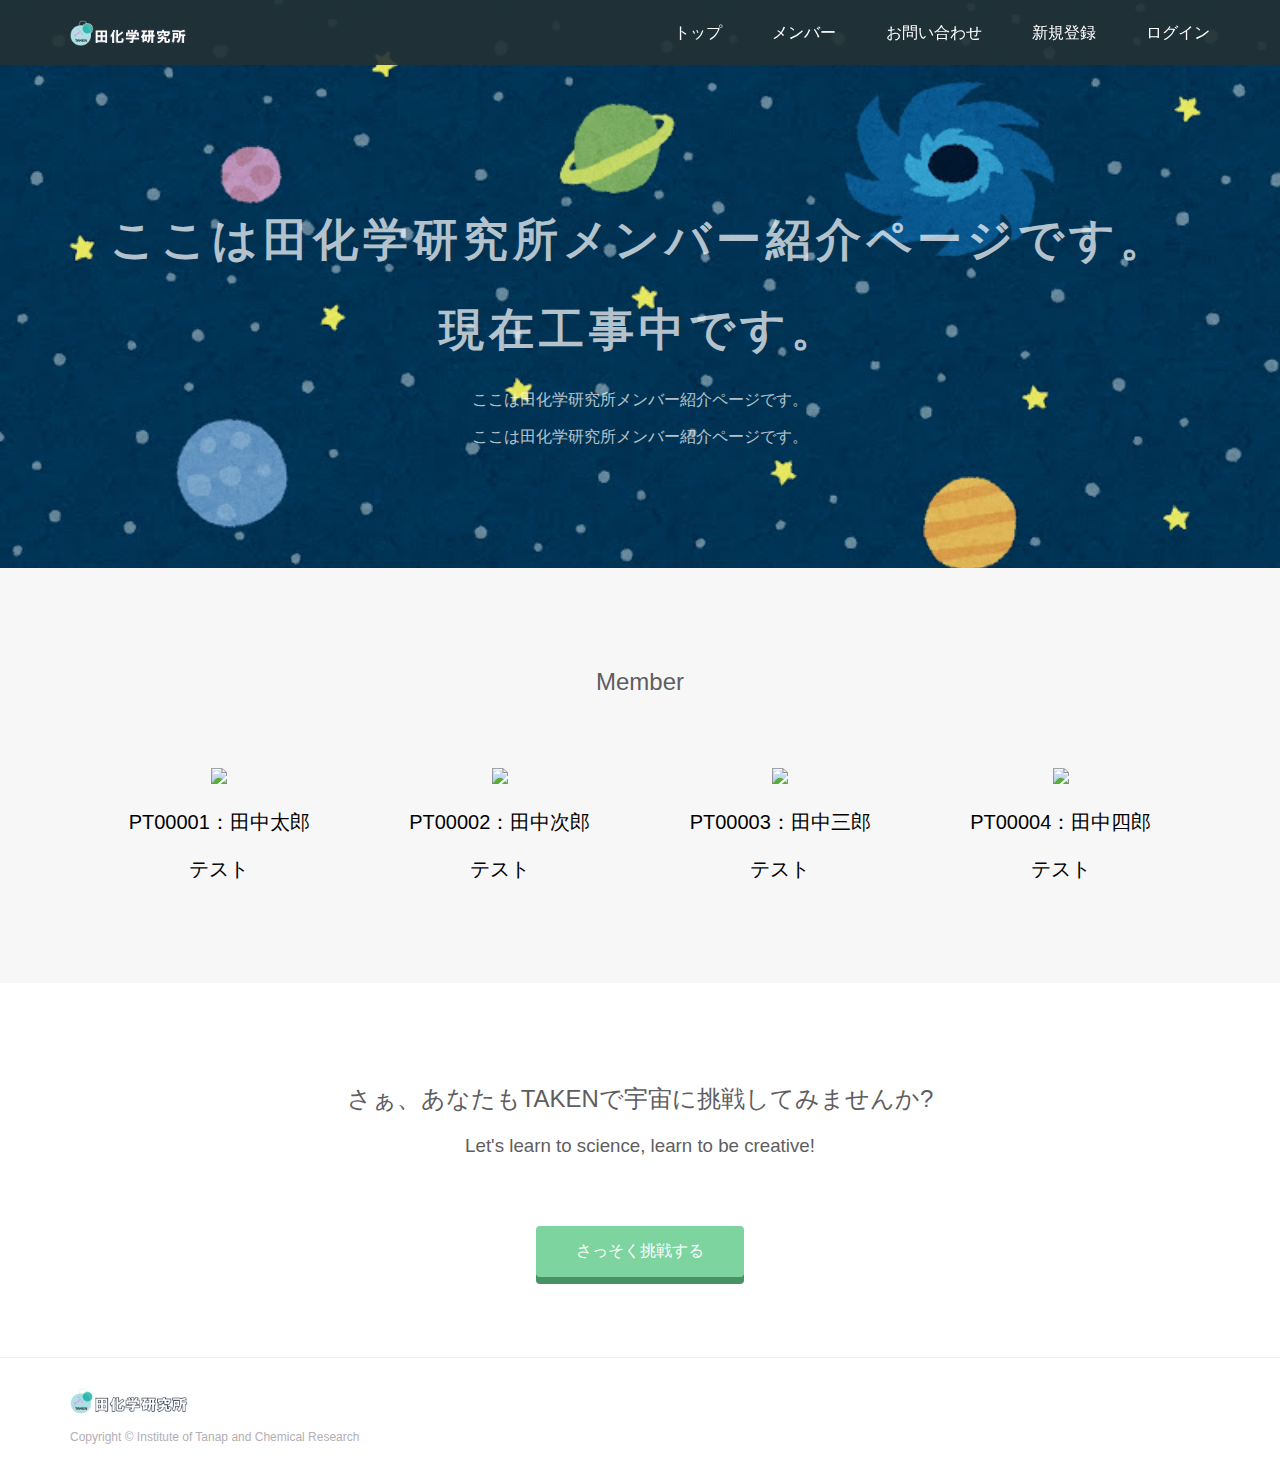
==== member.html @ 90a6fcf5 "Add files via upload" ====
<!DOCTYPE html>
<html>
  <head>
    <meta charset="utf-8">
    <meta name="viewport" content="width=device-width, initial-scale=1.0">
    <title>Taken</title>
    <link rel="stylesheet" href="https://maxcdn.bootstrapcdn.com/font-awesome/4.5.0/css/font-awesome.min.css">
    <link rel="stylesheet" href="stylesheet.css">
    <link rel="stylesheet" href="responsive.css">

  </head>
  <body>
    <header>
      <div class="container">
        <div class="header-left">
          <img class="logo" src="img/main_logo.png">
        </div>
        <!-- ここにメニューアイコンを追加してください -->
        <span class="fa fa-bars menu-icon"></span>

        <div class="header-right">
          <a href="index.html">トップ</a>
          <a href="member.html">メンバー</a>
          <a href="question.html">お問い合わせ</a>
          <a href="enroll.html">新規登録</a>
          <a href="#" class="login">ログイン</a>
        </div>
      </div>
    </header>
    <div class="top-wrapper">
      <div class="container">
        <h1>ここは田化学研究所メンバー紹介ページです。</h1>
        <h1>現在工事中です。</h1>
        <p>ここは田化学研究所メンバー紹介ページです。</p>
        <p>ここは田化学研究所メンバー紹介ページです。</p>
        <div class="btn-wrapper">
        </div>
      </div>
    </div>
    <div class="lesson-wrapper">
      <div class="container">
        <div class="heading">
          <h2>Member</h2>
        </div>
        <div class="lessons">
          <div class="lesson">
            <div class="lesson-icon">
              <img src="img/person.png">
              <p></p>
            </div>
            <p class="txt-contents">PT00001：田中太郎</p>
            <p class="txt-contents">テスト</p>
          </div>
          <div class="lesson">
            <div class="lesson-icon">
              <img src="img/person.png">
              <p></p>
            </div>
            <p class="txt-contents">PT00002：田中次郎</p>
            <p class="txt-contents">テスト</p>
          </div>
          <div class="lesson">
            <div class="lesson-icon">
              <img src="img/person.png">
              <p></p>
            </div>
            <p class="txt-contents">PT00003：田中三郎</p>
            <p class="txt-contents">テスト</p>
          </div>
          <div class="lesson">
            <div class="lesson-icon">
              <img src="img/person.png">
              <p></p>
            </div>
            <p class="txt-contents">PT00004：田中四郎</p>
            <p class="txt-contents">テスト</p>
          </div>
          <div class="clear"></div>
        </div>
      </div>
    </div>
    <div class="message-wrapper">
      <div class="container">
        <div class="heading">
          <h2>さぁ、あなたもTAKENで宇宙に挑戦してみませんか?</h2>
          <h3>Let's learn to science, learn to be creative!</h3>
        </div>
        <span class="btn message">さっそく挑戦する</span>
      </div>
    </div>
    <footer>
      <div class="container">
        <img src="img/main_logo.png">
        <p>Copyright &#169; Institute of Tanap and Chemical Research</p>
      </div>
    </footer>
  </body>
</html>
---- stylesheet.css ----
* {
  box-sizing: border-box;
}

body {
  margin: 0;
  font-family: "Hiragino Kaku Gothic ProN", sans-serif;
}

a {
  text-decoration: none;
}

.clear {
  clear: left;
}

.container {
  max-width: 1170px;
  width: 100%;
  padding: 0 15px;
  margin: 0 auto;
}

.top-wrapper {
  padding: 180px 0 100px 0;
  background-image: url(img/bg_uchu_space.jpg);
  background-size: cover;
  color: white;
  text-align: center;
}

.top-wrapper h1 {
  opacity: 0.7;
  font-size: 45px;
  letter-spacing: 5px;
}

.top-wrapper p {
  opacity: 0.7;
}

.btn-wrapper {
  text-align: center;
  margin: 20px 0;
}

.btn-wrapper p {
  margin: 10px 0;
}

.signup {
  background-color: #239b76;
}

.facebook {
  background-color: #3b5998;
  margin-right: 10px;
}

.twitter {
  background-color: #55acee;
}

.btn {
  padding: 8px 24px;
  color: white;
  display: inline-block;
  opacity: 0.8;
  border-radius: 4px;
  text-align: center;
}

.btn:hover {
  opacity: 1;
}

.fa {
  margin-right: 5px;
}

header {
  height: 65px;
  width: 100%;
  background-color: rgba(34, 49, 52, 0.9);
  position :fixed;
  top: 0;
  z-index: 10;
}

.logo {
  width: 124px;
  margin-top: 20px;
}

.header-left {
  float: left;
}

.header-right {
  float: right;
  margin-right: -25px;
}

.header-right a {
  line-height: 65px;
  padding: 0 25px;
  color: white;
  display: block;
  float: left;
  transition: all 0.5s;
}

.header-right a:hover {
  background-color: rgba(255, 255, 255, 0.3);
}

/* menu-iconのCSSを貼り付けてください */
.menu-icon {
  color: white;
  float: right;
  font-size: 25px;
  padding: 21px 0;
  /* displayをnoneに指定してください */
  display: none;
}

.lesson-wrapper {
  padding-bottom: 80px;
  padding-left: 5%;
  padding-right: 5%;
  background-color: #f7f7f7;
  text-align: center;
}

.heading {
  padding-top: 80px;
  padding-bottom: 50px;
  color: #5f5d60;
}

.heading h2 {
  font-weight: normal;
}

.lesson {
  float: left;
  width: 25%;
  font-size: 20px;
}

.lesson-icon {
  position: relative;
}

.lesson-icon p {
  position: absolute;
  top: 44%;
  width: 100%;
  color: white;
}

.text-contents {
  width: 80%;
  display: inline-block;
  margin-top: 15px;
  font-size: 13px;
  color: #b3aeb5;
}

.heading h3 {
  font-weight: normal;
}

.message-wrapper {
  border-bottom: 1px solid #eee;
  padding-bottom: 80px;
  text-align: center;
}

.message {
  padding: 15px 40px;
  background-color: #5dca88;
  cursor: pointer;
  box-shadow: 0 7px #1a7940;
}

.message:active {
  position: relative;
  top: 7px;
  box-shadow: none;
}

footer img {
  width: 125px;
}

footer p {
  color: #b3aeb5;
  font-size: 12px;
}

footer {
  padding-top: 30px;
  padding-bottom: 20px;
}
---- responsive.css ----
/* タブレット向けレイアウト */
@media all and (max-width: 1000px) {
  .lesson {
    width: 50%;
    margin-bottom: 50px;
  }

  footer {
    text-align: center;
  }

  .top-wrapper h1 {
    font-size: 32px;
  }

  .heading h2 {
    font-size: 20px;
  }
}

/* スマホ向けレイアウト */
@media all and (max-width: 670px) {
  .lesson {
    width: 100%;
  }

  .btn {
    width: 100%;
  }

  .facebook {
    margin-bottom: 10px;
  }

  .top-wrapper {
    text-align: left;
  }

  /* header-rightクラスのdisplayをnoneに指定してください */
  .header-right {
    display: none;
  }

  /* menu-iconクラスのdisplayをblockに指定してください  */
  .menu-icon {
    display: block;
  }

  .top-wrapper h1 {
    font-size: 24px;
  }

  .top-wrapper p {
    font-size: 14px;
  }
}
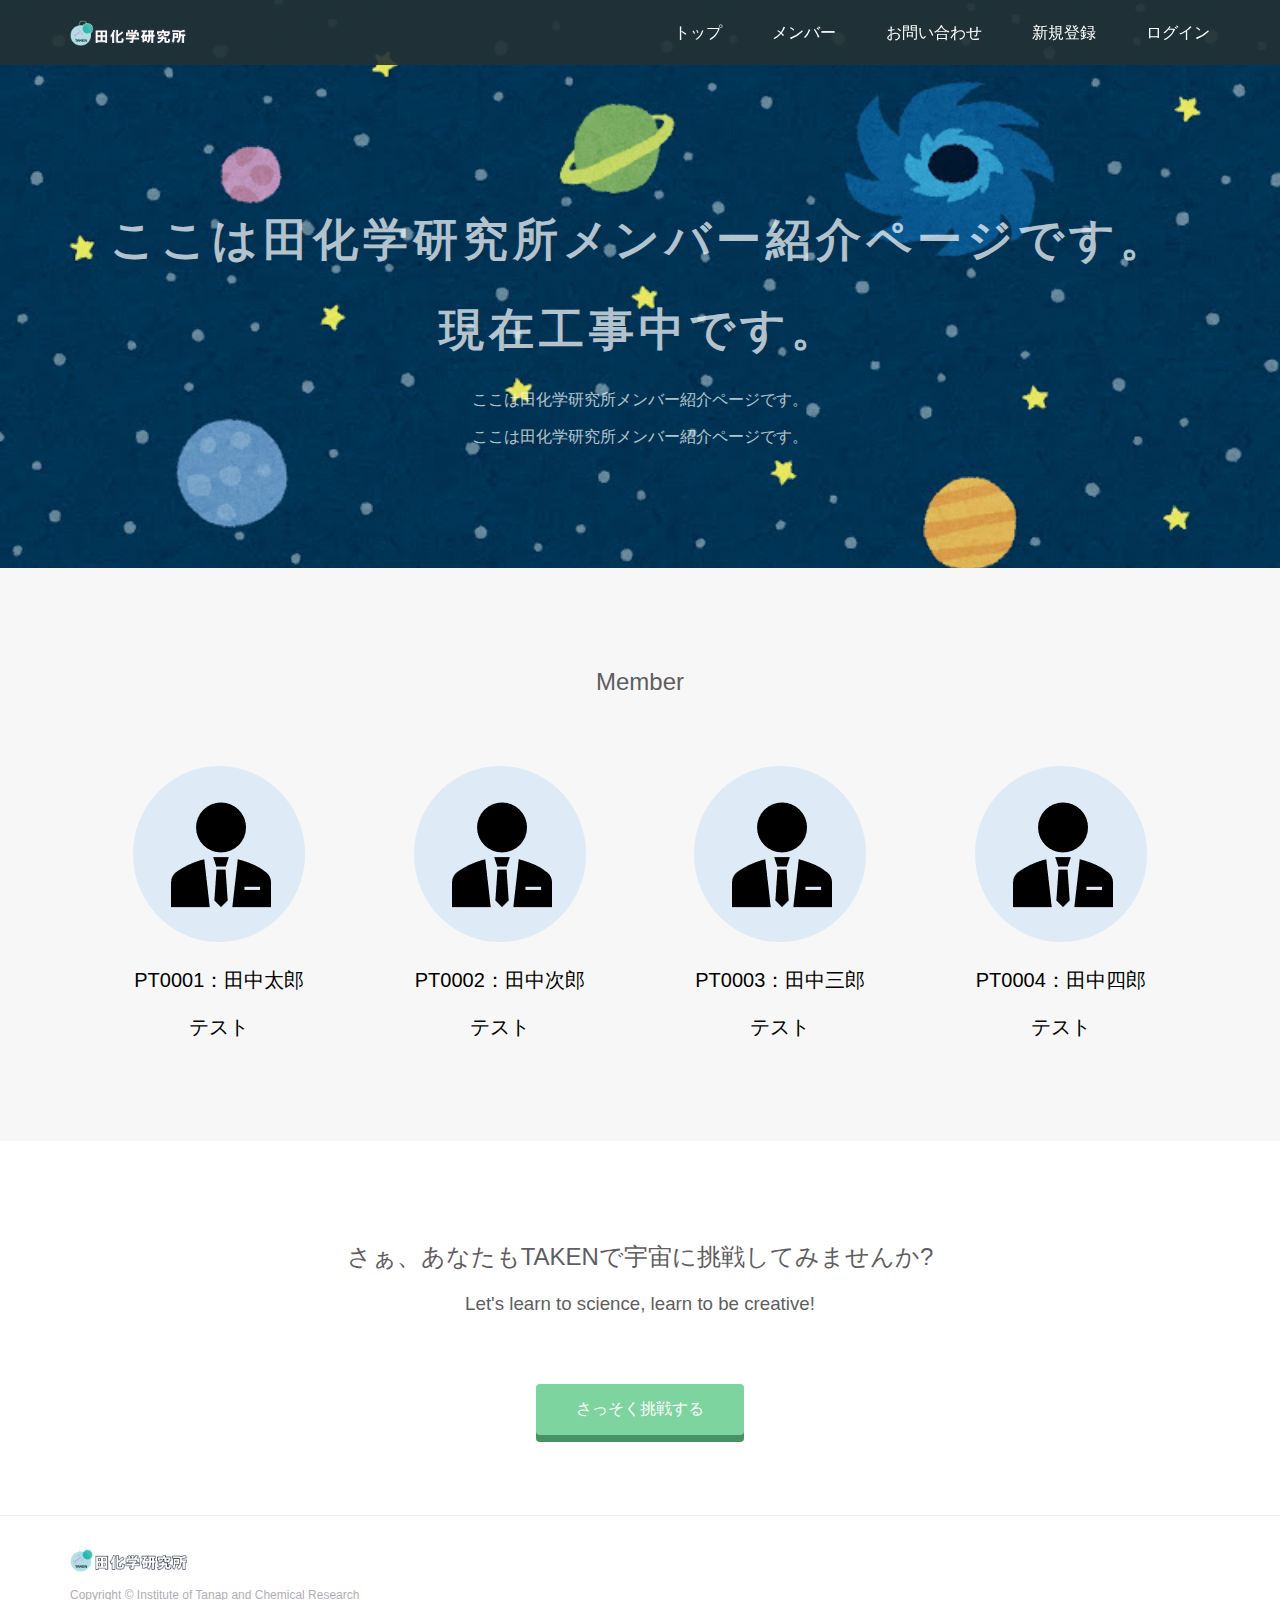
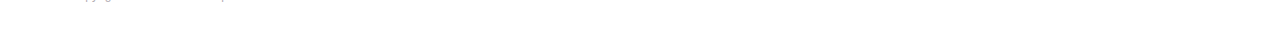
==== commit 4b3e9328: "Add files via upload" ====
--- a/member.html
+++ b/member.html
@@ -48,7 +48,7 @@
               <img src="img/person.png">
               <p></p>
             </div>
-            <p class="txt-contents">PT00001：田中太郎</p>
+            <p class="txt-contents">PT0001：田中太郎</p>
             <p class="txt-contents">テスト</p>
           </div>
           <div class="lesson">
@@ -56,7 +56,7 @@
               <img src="img/person.png">
               <p></p>
             </div>
-            <p class="txt-contents">PT00002：田中次郎</p>
+            <p class="txt-contents">PT0002：田中次郎</p>
             <p class="txt-contents">テスト</p>
           </div>
           <div class="lesson">
@@ -64,7 +64,7 @@
               <img src="img/person.png">
               <p></p>
             </div>
-            <p class="txt-contents">PT00003：田中三郎</p>
+            <p class="txt-contents">PT0003：田中三郎</p>
             <p class="txt-contents">テスト</p>
           </div>
           <div class="lesson">
@@ -72,7 +72,7 @@
               <img src="img/person.png">
               <p></p>
             </div>
-            <p class="txt-contents">PT00004：田中四郎</p>
+            <p class="txt-contents">PT0004：田中四郎</p>
             <p class="txt-contents">テスト</p>
           </div>
           <div class="clear"></div>
--- a/stylesheet.css
+++ b/stylesheet.css
@@ -1,206 +1,210 @@
-* {
-  box-sizing: border-box;
-}
-
-body {
-  margin: 0;
-  font-family: "Hiragino Kaku Gothic ProN", sans-serif;
-}
-
-a {
-  text-decoration: none;
-}
-
-.clear {
-  clear: left;
-}
-
-.container {
-  max-width: 1170px;
-  width: 100%;
-  padding: 0 15px;
-  margin: 0 auto;
-}
-
-.top-wrapper {
-  padding: 180px 0 100px 0;
-  background-image: url(img/bg_uchu_space.jpg);
-  background-size: cover;
-  color: white;
-  text-align: center;
-}
-
-.top-wrapper h1 {
-  opacity: 0.7;
-  font-size: 45px;
-  letter-spacing: 5px;
-}
-
-.top-wrapper p {
-  opacity: 0.7;
-}
-
-.btn-wrapper {
-  text-align: center;
-  margin: 20px 0;
-}
-
-.btn-wrapper p {
-  margin: 10px 0;
-}
-
-.signup {
-  background-color: #239b76;
-}
-
-.facebook {
-  background-color: #3b5998;
-  margin-right: 10px;
-}
-
-.twitter {
-  background-color: #55acee;
-}
-
-.btn {
-  padding: 8px 24px;
-  color: white;
-  display: inline-block;
-  opacity: 0.8;
-  border-radius: 4px;
-  text-align: center;
-}
-
-.btn:hover {
-  opacity: 1;
-}
-
-.fa {
-  margin-right: 5px;
-}
-
-header {
-  height: 65px;
-  width: 100%;
-  background-color: rgba(34, 49, 52, 0.9);
-  position :fixed;
-  top: 0;
-  z-index: 10;
-}
-
-.logo {
-  width: 124px;
-  margin-top: 20px;
-}
-
-.header-left {
-  float: left;
-}
-
-.header-right {
-  float: right;
-  margin-right: -25px;
-}
-
-.header-right a {
-  line-height: 65px;
-  padding: 0 25px;
-  color: white;
-  display: block;
-  float: left;
-  transition: all 0.5s;
-}
-
-.header-right a:hover {
-  background-color: rgba(255, 255, 255, 0.3);
-}
-
-/* menu-iconのCSSを貼り付けてください */
-.menu-icon {
-  color: white;
-  float: right;
-  font-size: 25px;
-  padding: 21px 0;
-  /* displayをnoneに指定してください */
-  display: none;
-}
-
-.lesson-wrapper {
-  padding-bottom: 80px;
-  padding-left: 5%;
-  padding-right: 5%;
-  background-color: #f7f7f7;
-  text-align: center;
-}
-
-.heading {
-  padding-top: 80px;
-  padding-bottom: 50px;
-  color: #5f5d60;
-}
-
-.heading h2 {
-  font-weight: normal;
-}
-
-.lesson {
-  float: left;
-  width: 25%;
-  font-size: 20px;
-}
-
-.lesson-icon {
-  position: relative;
-}
-
-.lesson-icon p {
-  position: absolute;
-  top: 44%;
-  width: 100%;
-  color: white;
-}
-
-.text-contents {
-  width: 80%;
-  display: inline-block;
-  margin-top: 15px;
-  font-size: 13px;
-  color: #b3aeb5;
-}
-
-.heading h3 {
-  font-weight: normal;
-}
-
-.message-wrapper {
-  border-bottom: 1px solid #eee;
-  padding-bottom: 80px;
-  text-align: center;
-}
-
-.message {
-  padding: 15px 40px;
-  background-color: #5dca88;
-  cursor: pointer;
-  box-shadow: 0 7px #1a7940;
-}
-
-.message:active {
-  position: relative;
-  top: 7px;
-  box-shadow: none;
-}
-
-footer img {
-  width: 125px;
-}
-
-footer p {
-  color: #b3aeb5;
-  font-size: 12px;
-}
-
-footer {
-  padding-top: 30px;
-  padding-bottom: 20px;
-}
+* {
+  box-sizing: border-box;
+}
+
+body {
+  margin: 0;
+  font-family: "Hiragino Kaku Gothic ProN", sans-serif;
+}
+
+a {
+  text-decoration: none;
+}
+
+.clear {
+  clear: left;
+}
+
+.container {
+  max-width: 1170px;
+  width: 100%;
+  padding: 0 15px;
+  margin: 0 auto;
+}
+
+.top-wrapper {
+  padding: 180px 0 100px 0;
+  background-image: url(img/bg_uchu_space.jpg);
+  background-size: cover;
+  color: white;
+  text-align: center;
+}
+
+.top-wrapper h1 {
+  opacity: 0.7;
+  font-size: 45px;
+  letter-spacing: 5px;
+}
+
+.top-wrapper p {
+  opacity: 0.7;
+}
+
+.btn-wrapper {
+  text-align: center;
+  margin: 20px 0;
+}
+
+.btn-wrapper p {
+  margin: 10px 0;
+}
+
+.signup {
+  background-color: #239b76;
+}
+
+.facebook {
+  background-color: #3b5998;
+  margin-right: 10px;
+}
+
+.twitter {
+  background-color: #55acee;
+}
+
+.btn {
+  padding: 8px 24px;
+  color: white;
+  display: inline-block;
+  opacity: 0.8;
+  border-radius: 4px;
+  text-align: center;
+}
+
+.btn:hover {
+  opacity: 1;
+}
+
+.fa {
+  margin-right: 5px;
+}
+
+header {
+  height: 65px;
+  width: 100%;
+  background-color: rgba(34, 49, 52, 0.9);
+  position :fixed;
+  top: 0;
+  z-index: 10;
+}
+
+.logo {
+  width: 124px;
+  margin-top: 20px;
+}
+
+.header-left {
+  float: left;
+}
+
+.header-right {
+  float: right;
+  margin-right: -25px;
+}
+
+.header-right a {
+  line-height: 65px;
+  padding: 0 25px;
+  color: white;
+  display: block;
+  float: left;
+  transition: all 0.5s;
+}
+
+.header-right a:hover {
+  background-color: rgba(255, 255, 255, 0.3);
+}
+
+/* menu-iconのCSSを貼り付けてください */
+.menu-icon {
+  color: white;
+  float: right;
+  font-size: 25px;
+  padding: 21px 0;
+  /* displayをnoneに指定してください */
+  display: none;
+}
+
+.lesson-wrapper {
+  padding-bottom: 80px;
+  padding-left: 5%;
+  padding-right: 5%;
+  background-color: #f7f7f7;
+  text-align: center;
+}
+
+.heading {
+  padding-top: 80px;
+  padding-bottom: 50px;
+  color: #5f5d60;
+}
+
+.form {
+  color: #5f5d60;
+}
+
+.heading h2 {
+  font-weight: normal;
+}
+
+.lesson {
+  float: left;
+  width: 25%;
+  font-size: 20px;
+}
+
+.lesson-icon {
+  position: relative;
+}
+
+.lesson-icon p {
+  position: absolute;
+  top: 44%;
+  width: 100%;
+  color: white;
+}
+
+.text-contents {
+  width: 80%;
+  display: inline-block;
+  margin-top: 15px;
+  font-size: 13px;
+  color: #b3aeb5;
+}
+
+.heading h3 {
+  font-weight: normal;
+}
+
+.message-wrapper {
+  border-bottom: 1px solid #eee;
+  padding-bottom: 80px;
+  text-align: center;
+}
+
+.message {
+  padding: 15px 40px;
+  background-color: #5dca88;
+  cursor: pointer;
+  box-shadow: 0 7px #1a7940;
+}
+
+.message:active {
+  position: relative;
+  top: 7px;
+  box-shadow: none;
+}
+
+footer img {
+  width: 125px;
+}
+
+footer p {
+  color: #b3aeb5;
+  font-size: 12px;
+}
+
+footer {
+  padding-top: 30px;
+  padding-bottom: 20px;
+}
